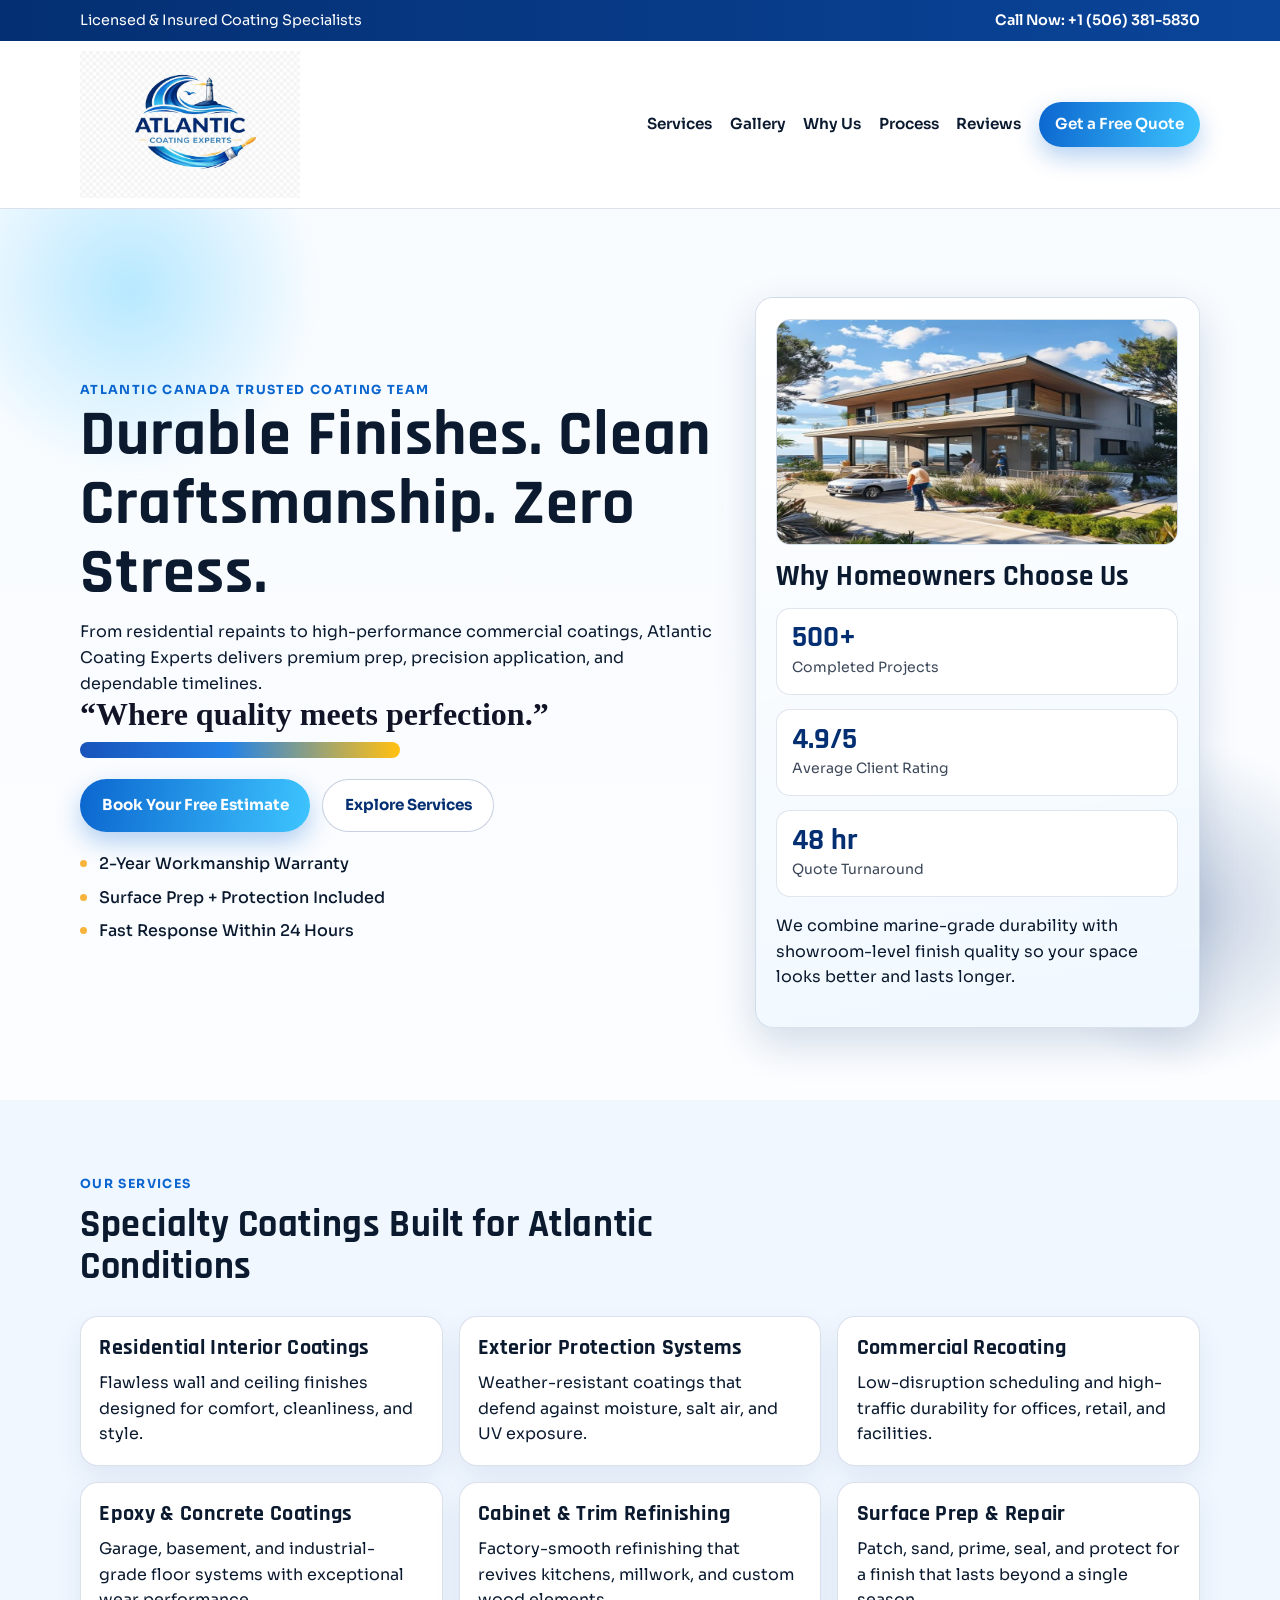
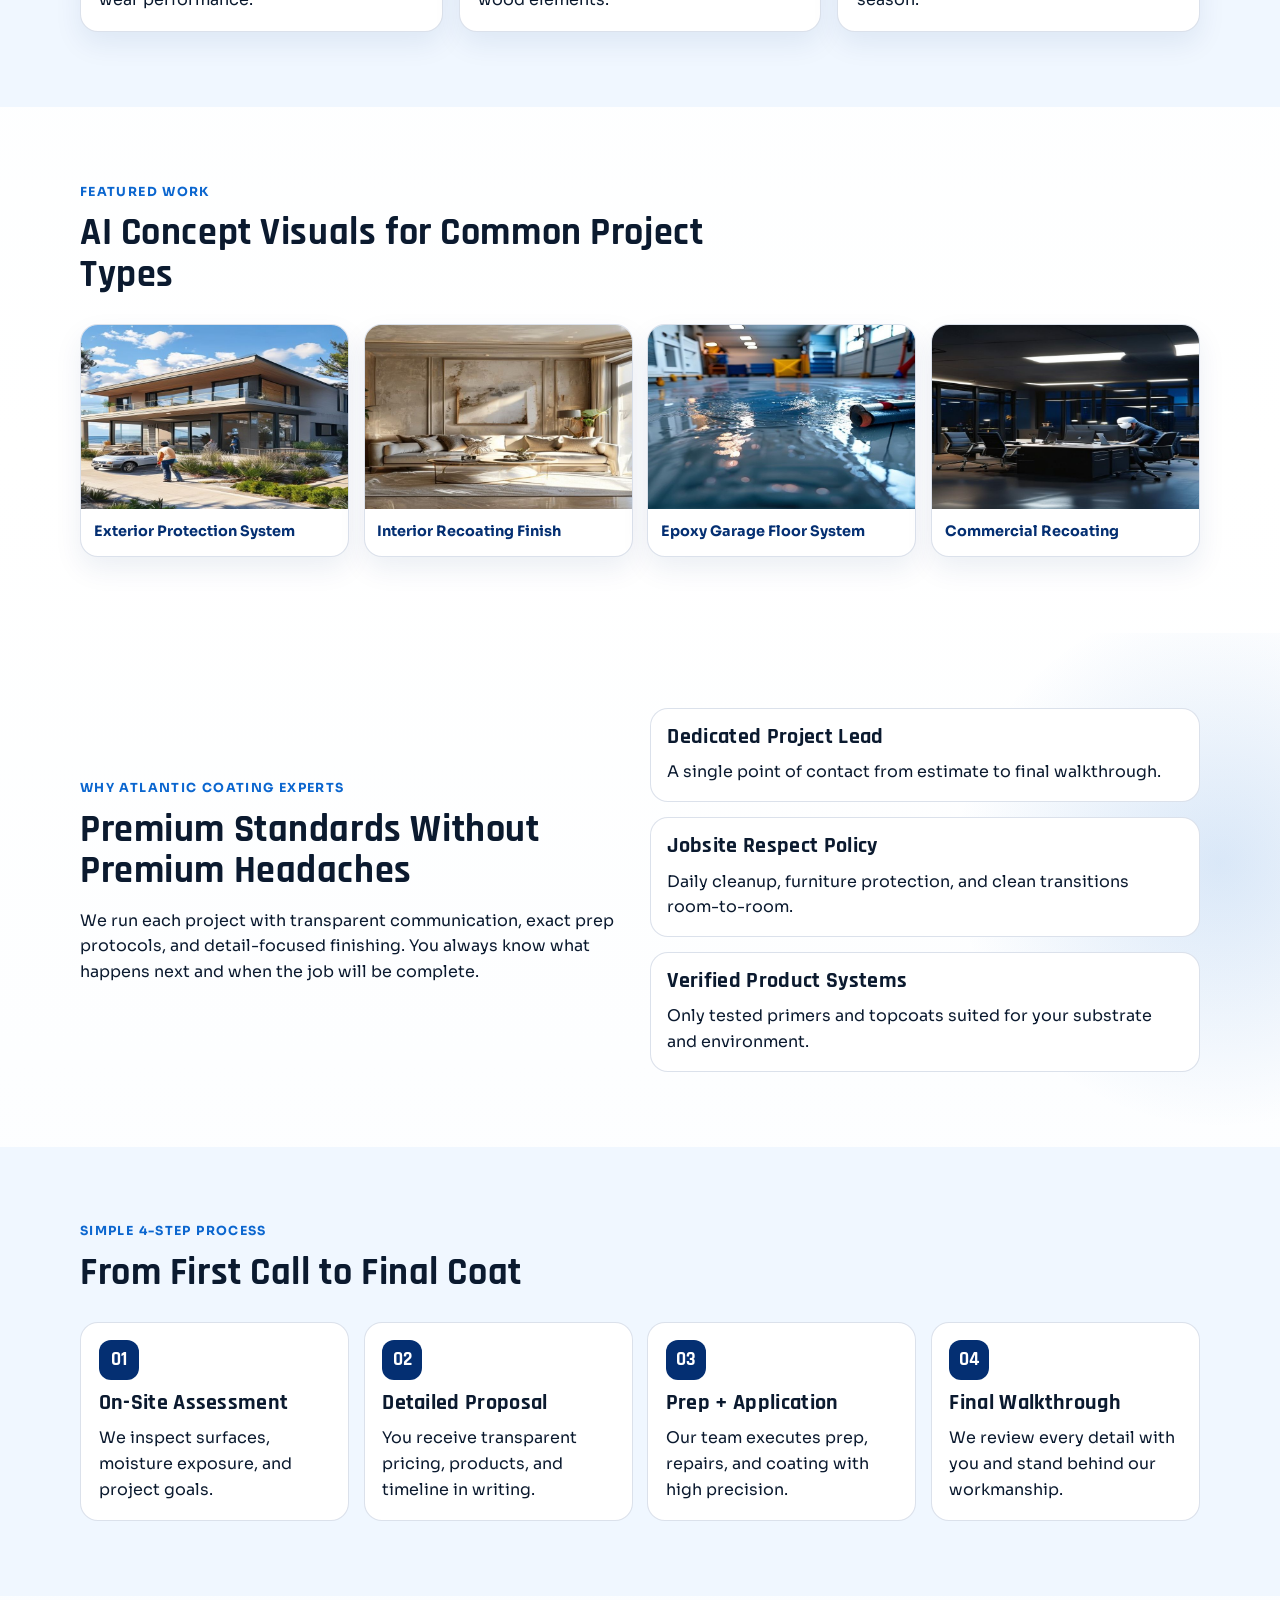
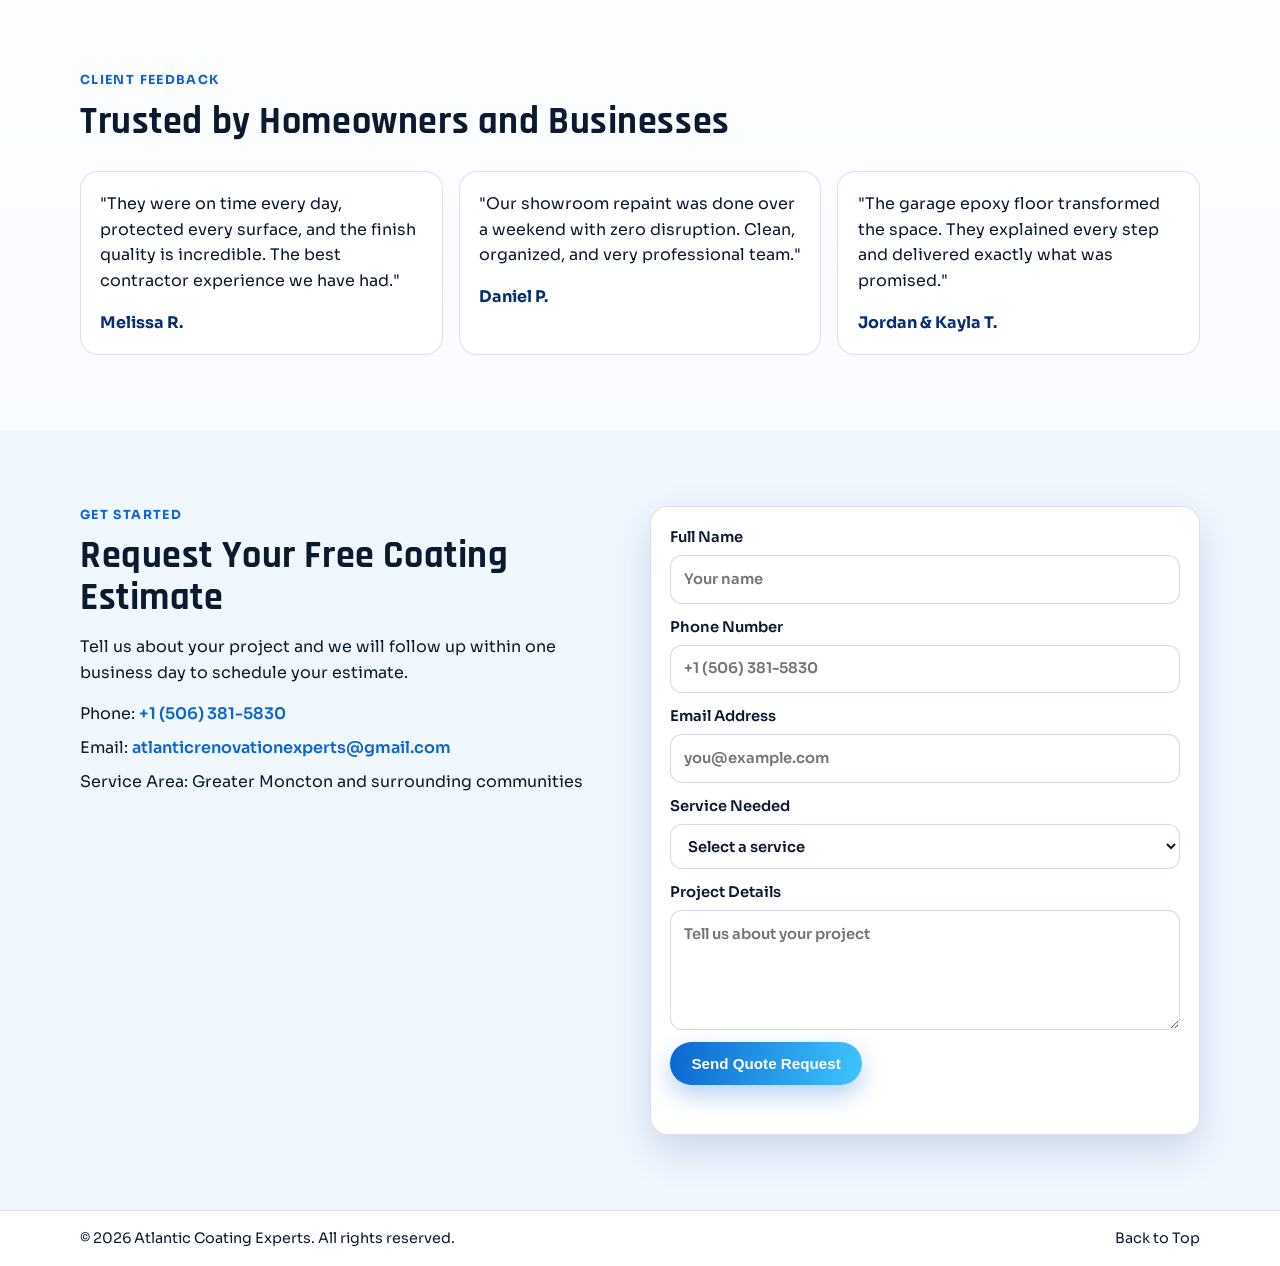
==== index.html @ 2fef9ee0 "Initial website launch with GitHub Pages domain config" ====
<!DOCTYPE html>
<html lang="en">
  <head>
    <meta charset="UTF-8" />
    <meta name="viewport" content="width=device-width, initial-scale=1.0" />
    <title>Atlantic Coating Experts | Premium Residential & Commercial Coatings</title>
    <meta
      name="description"
      content="Atlantic Coating Experts delivers high-performance interior, exterior, and specialty coating services with clean execution and long-lasting results."
    />
    <link rel="canonical" href="https://atlanticcoatingexperts.ca/" />
    <meta property="og:type" content="website" />
    <meta property="og:title" content="Atlantic Coating Experts" />
    <meta
      property="og:description"
      content="Premium residential and commercial coating services across Greater Moncton and surrounding communities."
    />
    <meta property="og:url" content="https://atlanticcoatingexperts.ca/" />
    <meta property="og:image" content="https://atlanticcoatingexperts.ca/assets/atlantic-coating-logo.jpg" />
    <meta name="twitter:card" content="summary_large_image" />
    <meta name="twitter:title" content="Atlantic Coating Experts" />
    <meta
      name="twitter:description"
      content="Durable finishes and premium coating services for homes and businesses."
    />
    <meta name="twitter:image" content="https://atlanticcoatingexperts.ca/assets/atlantic-coating-logo.jpg" />
    <link rel="preconnect" href="https://fonts.googleapis.com" />
    <link rel="preconnect" href="https://fonts.gstatic.com" crossorigin />
    <link
      href="https://fonts.googleapis.com/css2?family=Rajdhani:wght@500;600;700&family=Sora:wght@300;400;500;600;700&display=swap"
      rel="stylesheet"
    />
    <link rel="stylesheet" href="styles.css" />
  </head>
  <body>
    <div class="top-strip">
      <div class="container top-strip__content">
        <p>Licensed & Insured Coating Specialists</p>
        <a href="tel:+15063815830">Call Now: +1 (506) 381-5830</a>
      </div>
    </div>

    <header class="site-header">
      <div class="container nav-wrap">
        <a class="brand" href="#home" aria-label="Atlantic Coating Experts home">
          <img src="assets/atlantic-coating-logo.jpg" alt="Atlantic Coating Experts logo" />
        </a>

        <button class="menu-toggle" id="menuToggle" aria-expanded="false" aria-controls="mainNav">
          <span></span>
          <span></span>
          <span></span>
        </button>

        <nav id="mainNav" class="main-nav" aria-label="Primary">
          <a href="#services">Services</a>
          <a href="#gallery">Gallery</a>
          <a href="#why-us">Why Us</a>
          <a href="#process">Process</a>
          <a href="#reviews">Reviews</a>
          <a href="#contact" class="btn btn--small">Get a Free Quote</a>
        </nav>
      </div>
    </header>

    <main>
      <section id="home" class="hero">
        <div class="hero__bg-orb hero__bg-orb--one"></div>
        <div class="hero__bg-orb hero__bg-orb--two"></div>
        <div class="container hero__grid">
          <div class="hero__content reveal">
            <p class="eyebrow">Atlantic Canada Trusted Coating Team</p>
            <h1>Durable Finishes. Clean Craftsmanship. Zero Stress.</h1>
            <p>
              From residential repaints to high-performance commercial coatings, Atlantic Coating Experts
              delivers premium prep, precision application, and dependable timelines.
            </p>
            <p class="hero__brand-quote">“Where quality meets perfection.”</p>
            <div class="hero__actions">
              <a href="#contact" class="btn">Book Your Free Estimate</a>
              <a href="#services" class="btn btn--ghost">Explore Services</a>
            </div>
            <ul class="hero__highlights">
              <li>2-Year Workmanship Warranty</li>
              <li>Surface Prep + Protection Included</li>
              <li>Fast Response Within 24 Hours</li>
            </ul>
          </div>

          <aside class="hero-card reveal" aria-label="Quick business highlights">
            <img
              src="assets/ai-hero-exterior.jpg"
              alt="Exterior coating team working on a coastal home"
              class="hero-card__image"
            />
            <h2>Why Homeowners Choose Us</h2>
            <div class="hero-card__stats">
              <article>
                <strong>500+</strong>
                <span>Completed Projects</span>
              </article>
              <article>
                <strong>4.9/5</strong>
                <span>Average Client Rating</span>
              </article>
              <article>
                <strong>48 hr</strong>
                <span>Quote Turnaround</span>
              </article>
            </div>
            <p>
              We combine marine-grade durability with showroom-level finish quality so your space looks better and
              lasts longer.
            </p>
          </aside>
        </div>
      </section>

      <section id="services" class="section section--light">
        <div class="container">
          <header class="section-head reveal">
            <p class="eyebrow">Our Services</p>
            <h2>Specialty Coatings Built for Atlantic Conditions</h2>
          </header>

          <div class="service-grid">
            <article class="service-card reveal">
              <h3>Residential Interior Coatings</h3>
              <p>Flawless wall and ceiling finishes designed for comfort, cleanliness, and style.</p>
            </article>
            <article class="service-card reveal">
              <h3>Exterior Protection Systems</h3>
              <p>Weather-resistant coatings that defend against moisture, salt air, and UV exposure.</p>
            </article>
            <article class="service-card reveal">
              <h3>Commercial Recoating</h3>
              <p>Low-disruption scheduling and high-traffic durability for offices, retail, and facilities.</p>
            </article>
            <article class="service-card reveal">
              <h3>Epoxy & Concrete Coatings</h3>
              <p>Garage, basement, and industrial-grade floor systems with exceptional wear performance.</p>
            </article>
            <article class="service-card reveal">
              <h3>Cabinet & Trim Refinishing</h3>
              <p>Factory-smooth refinishing that revives kitchens, millwork, and custom wood elements.</p>
            </article>
            <article class="service-card reveal">
              <h3>Surface Prep & Repair</h3>
              <p>Patch, sand, prime, seal, and protect for a finish that lasts beyond a single season.</p>
            </article>
          </div>
        </div>
      </section>

      <section id="gallery" class="section">
        <div class="container">
          <header class="section-head reveal">
            <p class="eyebrow">Featured Work</p>
            <h2>AI Concept Visuals for Common Project Types</h2>
          </header>

          <div class="gallery-grid">
            <figure class="gallery-card reveal">
              <img src="assets/ai-hero-exterior.jpg" alt="Exterior coating project concept" loading="lazy" />
              <figcaption>Exterior Protection System</figcaption>
            </figure>
            <figure class="gallery-card reveal">
              <img src="assets/ai-interior-coating.jpg" alt="Interior coating project concept" loading="lazy" />
              <figcaption>Interior Recoating Finish</figcaption>
            </figure>
            <figure class="gallery-card reveal">
              <img src="assets/ai-epoxy-floor.jpg" alt="Epoxy floor coating concept" loading="lazy" />
              <figcaption>Epoxy Garage Floor System</figcaption>
            </figure>
            <figure class="gallery-card reveal">
              <img src="assets/ai-commercial-coating.jpg" alt="Commercial coating project concept" loading="lazy" />
              <figcaption>Commercial Recoating</figcaption>
            </figure>
          </div>
        </div>
      </section>

      <section id="why-us" class="section why-us">
        <div class="container why-us__grid">
          <div class="reveal">
            <p class="eyebrow">Why Atlantic Coating Experts</p>
            <h2>Premium Standards Without Premium Headaches</h2>
            <p>
              We run each project with transparent communication, exact prep protocols, and detail-focused finishing.
              You always know what happens next and when the job will be complete.
            </p>
          </div>
          <div class="benefit-list">
            <article class="benefit reveal">
              <h3>Dedicated Project Lead</h3>
              <p>A single point of contact from estimate to final walkthrough.</p>
            </article>
            <article class="benefit reveal">
              <h3>Jobsite Respect Policy</h3>
              <p>Daily cleanup, furniture protection, and clean transitions room-to-room.</p>
            </article>
            <article class="benefit reveal">
              <h3>Verified Product Systems</h3>
              <p>Only tested primers and topcoats suited for your substrate and environment.</p>
            </article>
          </div>
        </div>
      </section>

      <section id="process" class="section section--light">
        <div class="container">
          <header class="section-head reveal">
            <p class="eyebrow">Simple 4-Step Process</p>
            <h2>From First Call to Final Coat</h2>
          </header>

          <div class="timeline">
            <article class="timeline-item reveal">
              <span>01</span>
              <h3>On-Site Assessment</h3>
              <p>We inspect surfaces, moisture exposure, and project goals.</p>
            </article>
            <article class="timeline-item reveal">
              <span>02</span>
              <h3>Detailed Proposal</h3>
              <p>You receive transparent pricing, products, and timeline in writing.</p>
            </article>
            <article class="timeline-item reveal">
              <span>03</span>
              <h3>Prep + Application</h3>
              <p>Our team executes prep, repairs, and coating with high precision.</p>
            </article>
            <article class="timeline-item reveal">
              <span>04</span>
              <h3>Final Walkthrough</h3>
              <p>We review every detail with you and stand behind our workmanship.</p>
            </article>
          </div>
        </div>
      </section>

      <section id="reviews" class="section">
        <div class="container">
          <header class="section-head reveal">
            <p class="eyebrow">Client Feedback</p>
            <h2>Trusted by Homeowners and Businesses</h2>
          </header>

          <div class="review-grid">
            <article class="review reveal">
              <p>
                "They were on time every day, protected every surface, and the finish quality is incredible. The best
                contractor experience we have had."
              </p>
              <strong>Melissa R.</strong>
            </article>
            <article class="review reveal">
              <p>
                "Our showroom repaint was done over a weekend with zero disruption. Clean, organized, and very
                professional team."
              </p>
              <strong>Daniel P.</strong>
            </article>
            <article class="review reveal">
              <p>
                "The garage epoxy floor transformed the space. They explained every step and delivered exactly what was
                promised."
              </p>
              <strong>Jordan & Kayla T.</strong>
            </article>
          </div>
        </div>
      </section>

      <section id="contact" class="section section--light contact">
        <div class="container contact__grid">
          <div class="contact__copy reveal">
            <p class="eyebrow">Get Started</p>
            <h2>Request Your Free Coating Estimate</h2>
            <p>
              Tell us about your project and we will follow up within one business day to schedule your estimate.
            </p>
            <ul>
              <li>Phone: <a href="tel:+15063815830">+1 (506) 381-5830</a></li>
              <li>
                Email:
                <a href="mailto:atlanticrenovationexperts@gmail.com">atlanticrenovationexperts@gmail.com</a>
              </li>
              <li>Service Area: Greater Moncton and surrounding communities</li>
            </ul>
          </div>

          <form class="quote-form reveal" id="quoteForm">
            <label>
              Full Name
              <input type="text" name="name" placeholder="Your name" required />
            </label>
            <label>
              Phone Number
              <input type="tel" name="phone" placeholder="+1 (506) 381-5830" required />
            </label>
            <label>
              Email Address
              <input type="email" name="email" placeholder="you@example.com" required />
            </label>
            <label>
              Service Needed
              <select name="service" required>
                <option value="">Select a service</option>
                <option>Interior Coating</option>
                <option>Exterior Coating</option>
                <option>Commercial Project</option>
                <option>Epoxy Floor Coating</option>
                <option>Other</option>
              </select>
            </label>
            <label>
              Project Details
              <textarea name="details" rows="4" placeholder="Tell us about your project"></textarea>
            </label>
            <button type="submit" class="btn">Send Quote Request</button>
            <p class="form-note" id="formNote" aria-live="polite"></p>
          </form>
        </div>
      </section>
    </main>

    <footer class="site-footer">
      <div class="container footer__wrap">
        <p>© <span id="year"></span> Atlantic Coating Experts. All rights reserved.</p>
        <a href="#home">Back to Top</a>
      </div>
    </footer>

    <script src="script.js"></script>
  </body>
</html>
---- styles.css ----
:root {
  --brand-navy: #042f72;
  --brand-blue: #0b66cf;
  --brand-sky: #3ec5ff;
  --brand-ink: #0b1a2f;
  --brand-soft: #f0f7ff;
  --brand-gold: #f7b43d;
  --card: #ffffff;
  --border: rgba(4, 47, 114, 0.14);
  --shadow: 0 16px 40px rgba(4, 47, 114, 0.16);
  --radius: 18px;
}

* {
  box-sizing: border-box;
}

html {
  scroll-behavior: smooth;
}

body {
  margin: 0;
  font-family: "Sora", sans-serif;
  color: var(--brand-ink);
  background: linear-gradient(180deg, #f7fbff 0%, #ffffff 46%, #f7fbff 100%);
  line-height: 1.6;
}

a {
  color: inherit;
  text-decoration: none;
}

img {
  max-width: 100%;
  display: block;
}

.container {
  width: min(1120px, calc(100% - 2.5rem));
  margin-inline: auto;
}

.top-strip {
  background: linear-gradient(90deg, var(--brand-navy), #0a459a);
  color: #fff;
  font-size: 0.9rem;
}

.top-strip__content {
  display: flex;
  justify-content: space-between;
  gap: 1rem;
  padding: 0.55rem 0;
}

.top-strip__content p {
  margin: 0;
}

.top-strip a {
  font-weight: 600;
  color: #fff;
}

.site-header {
  position: sticky;
  top: 0;
  z-index: 50;
  background: rgba(255, 255, 255, 0.92);
  backdrop-filter: blur(8px);
  border-bottom: 1px solid var(--border);
}

.nav-wrap {
  display: flex;
  align-items: center;
  justify-content: space-between;
  gap: 1rem;
  padding: 0.65rem 0;
}

.brand {
  width: 220px;
}

.main-nav {
  display: flex;
  align-items: center;
  gap: 1.1rem;
}

.main-nav a {
  font-weight: 600;
  font-size: 0.95rem;
}

.main-nav a:hover {
  color: var(--brand-blue);
}

.menu-toggle {
  display: none;
  background: transparent;
  border: 0;
  width: 44px;
  height: 44px;
  padding: 0;
}

.menu-toggle span {
  display: block;
  width: 24px;
  height: 2px;
  margin: 5px auto;
  background: var(--brand-navy);
  transition: transform 0.25s ease, opacity 0.25s ease;
}

.btn {
  border: 0;
  border-radius: 999px;
  padding: 0.82rem 1.35rem;
  font-weight: 700;
  font-size: 0.95rem;
  color: #fff;
  background: linear-gradient(100deg, var(--brand-blue), var(--brand-sky));
  box-shadow: 0 10px 24px rgba(11, 102, 207, 0.3);
  display: inline-flex;
  align-items: center;
  justify-content: center;
  transition: transform 0.2s ease, box-shadow 0.2s ease;
  cursor: pointer;
}

.btn:hover {
  transform: translateY(-2px);
  box-shadow: 0 14px 30px rgba(11, 102, 207, 0.35);
}

.btn--small {
  padding: 0.64rem 1rem;
}

.btn--ghost {
  color: var(--brand-navy);
  background: #fff;
  border: 1px solid rgba(4, 47, 114, 0.22);
  box-shadow: none;
}

.hero {
  position: relative;
  overflow: hidden;
  padding: 5.5rem 0 4.5rem;
}

.hero__bg-orb {
  position: absolute;
  border-radius: 50%;
  pointer-events: none;
  filter: blur(6px);
}

.hero__bg-orb--one {
  width: 380px;
  height: 380px;
  background: radial-gradient(circle, rgba(62, 197, 255, 0.35) 0%, rgba(62, 197, 255, 0) 70%);
  top: -110px;
  left: -60px;
}

.hero__bg-orb--two {
  width: 340px;
  height: 340px;
  background: radial-gradient(circle, rgba(4, 47, 114, 0.22) 0%, rgba(4, 47, 114, 0) 68%);
  right: -80px;
  bottom: 20px;
}

.hero__grid {
  display: grid;
  grid-template-columns: 1.18fr 0.82fr;
  gap: 2.1rem;
  align-items: center;
}

.eyebrow {
  margin: 0 0 0.6rem;
  letter-spacing: 0.11em;
  text-transform: uppercase;
  font-size: 0.78rem;
  font-weight: 700;
  color: var(--brand-blue);
}

h1,
h2,
h3 {
  font-family: "Rajdhani", sans-serif;
  letter-spacing: 0.015em;
  line-height: 1.08;
  margin: 0 0 0.7rem;
}

h1 {
  font-size: clamp(2.2rem, 5.2vw, 4rem);
}

h2 {
  font-size: clamp(1.8rem, 3vw, 2.7rem);
}

h3 {
  font-size: 1.35rem;
}

.hero__content p {
  margin: 0;
  max-width: 58ch;
}

.hero__brand-quote {
  margin-top: 0.9rem;
  max-width: 38ch;
  font-family: Georgia, "Times New Roman", serif;
  font-size: clamp(1.45rem, 2.5vw, 2rem);
  font-weight: 700;
  line-height: 1.15;
  color: #111426;
  position: relative;
}

.hero__brand-quote::after {
  content: "";
  display: block;
  margin-top: 0.55rem;
  width: min(320px, 100%);
  height: 16px;
  border-radius: 999px;
  background: linear-gradient(90deg, #0a45ac 0%, #1877dd 46%, #ffbc0b 100%);
  opacity: 0.92;
  filter: saturate(1.08);
}

.hero__actions {
  margin-top: 1.35rem;
  display: flex;
  flex-wrap: wrap;
  gap: 0.75rem;
}

.hero__highlights {
  list-style: none;
  margin: 1.2rem 0 0;
  padding: 0;
  display: grid;
  gap: 0.5rem;
}

.hero__highlights li {
  position: relative;
  padding-left: 1.2rem;
  font-weight: 500;
}

.hero__highlights li::before {
  content: "";
  position: absolute;
  left: 0;
  top: 0.58rem;
  width: 7px;
  height: 7px;
  border-radius: 50%;
  background: var(--brand-gold);
}

.hero-card {
  background: linear-gradient(170deg, rgba(255, 255, 255, 0.95), rgba(240, 248, 255, 0.97));
  border: 1px solid var(--border);
  border-radius: var(--radius);
  box-shadow: var(--shadow);
  padding: 1.3rem;
}

.hero-card h2 {
  font-size: 1.8rem;
  margin-bottom: 1rem;
}

.hero-card__image {
  width: 100%;
  aspect-ratio: 16 / 9;
  object-fit: cover;
  border-radius: 14px;
  margin-bottom: 1rem;
  border: 1px solid rgba(4, 47, 114, 0.16);
}

.hero-card__stats {
  display: grid;
  gap: 0.9rem;
  margin-bottom: 1rem;
}

.hero-card__stats article {
  background: #fff;
  border-radius: 14px;
  padding: 0.9rem;
  border: 1px solid rgba(4, 47, 114, 0.12);
}

.hero-card__stats strong {
  display: block;
  font-family: "Rajdhani", sans-serif;
  font-size: 1.9rem;
  color: var(--brand-navy);
  line-height: 1;
}

.hero-card__stats span {
  font-size: 0.88rem;
  color: rgba(11, 26, 47, 0.8);
}

.section {
  padding: 4.7rem 0;
}

.section--light {
  background: var(--brand-soft);
}

.section-head {
  max-width: 720px;
  margin-bottom: 1.8rem;
}

.section-head p {
  margin-top: 0;
}

.service-grid {
  display: grid;
  grid-template-columns: repeat(3, minmax(0, 1fr));
  gap: 1rem;
}

.service-card {
  background: #fff;
  border-radius: var(--radius);
  padding: 1.15rem;
  border: 1px solid var(--border);
  box-shadow: 0 12px 28px rgba(4, 47, 114, 0.08);
  transition: transform 0.24s ease, box-shadow 0.24s ease;
}

.service-card:hover {
  transform: translateY(-3px);
  box-shadow: 0 16px 30px rgba(4, 47, 114, 0.14);
}

.service-card p {
  margin: 0;
}

.gallery-grid {
  display: grid;
  grid-template-columns: repeat(4, minmax(0, 1fr));
  gap: 0.9rem;
}

.gallery-card {
  margin: 0;
  border: 1px solid var(--border);
  border-radius: var(--radius);
  overflow: hidden;
  background: #fff;
  box-shadow: 0 12px 28px rgba(4, 47, 114, 0.08);
}

.gallery-card img {
  width: 100%;
  aspect-ratio: 16 / 11;
  object-fit: cover;
}

.gallery-card figcaption {
  padding: 0.7rem 0.8rem 0.85rem;
  font-size: 0.9rem;
  font-weight: 700;
  color: var(--brand-navy);
}

.why-us {
  position: relative;
  overflow: hidden;
}

.why-us::before {
  content: "";
  position: absolute;
  right: -220px;
  top: -50px;
  width: 560px;
  height: 560px;
  border-radius: 50%;
  background: radial-gradient(circle, rgba(11, 102, 207, 0.15) 0%, rgba(11, 102, 207, 0) 67%);
}

.why-us__grid {
  position: relative;
  display: grid;
  grid-template-columns: 1fr 1fr;
  gap: 1.3rem;
  align-items: center;
}

.benefit-list {
  display: grid;
  gap: 0.95rem;
}

.benefit {
  border: 1px solid var(--border);
  border-radius: var(--radius);
  background: #fff;
  padding: 1rem;
}

.benefit p {
  margin: 0;
}

.timeline {
  display: grid;
  grid-template-columns: repeat(4, minmax(0, 1fr));
  gap: 0.9rem;
}

.timeline-item {
  background: #fff;
  border: 1px solid var(--border);
  border-radius: var(--radius);
  padding: 1.1rem;
}

.timeline-item span {
  display: inline-flex;
  align-items: center;
  justify-content: center;
  width: 40px;
  height: 40px;
  border-radius: 12px;
  background: var(--brand-navy);
  color: #fff;
  font-family: "Rajdhani", sans-serif;
  font-size: 1.2rem;
  font-weight: 700;
  margin-bottom: 0.65rem;
}

.timeline-item p {
  margin: 0;
}

.review-grid {
  display: grid;
  grid-template-columns: repeat(3, minmax(0, 1fr));
  gap: 1rem;
}

.review {
  border: 1px solid var(--border);
  border-radius: var(--radius);
  padding: 1.2rem;
  background: #fff;
}

.review p {
  margin-top: 0;
}

.review strong {
  color: var(--brand-navy);
}

.contact__grid {
  display: grid;
  grid-template-columns: 1fr 1fr;
  gap: 1.2rem;
  align-items: start;
}

.contact__copy ul {
  list-style: none;
  padding: 0;
  margin: 1rem 0 0;
  display: grid;
  gap: 0.5rem;
}

.contact__copy a {
  color: var(--brand-blue);
  font-weight: 600;
}

.quote-form {
  border: 1px solid var(--border);
  border-radius: var(--radius);
  background: #fff;
  box-shadow: var(--shadow);
  padding: 1.2rem;
}

.quote-form label {
  display: grid;
  gap: 0.35rem;
  font-size: 0.92rem;
  font-weight: 600;
  margin-bottom: 0.75rem;
}

.quote-form input,
.quote-form select,
.quote-form textarea {
  border: 1px solid rgba(4, 47, 114, 0.18);
  border-radius: 12px;
  padding: 0.72rem 0.84rem;
  font: inherit;
  color: var(--brand-ink);
  background: #fff;
}

.quote-form textarea {
  resize: vertical;
}

.quote-form input:focus,
.quote-form select:focus,
.quote-form textarea:focus {
  outline: 2px solid rgba(62, 197, 255, 0.42);
  border-color: var(--brand-blue);
}

.form-note {
  min-height: 1.3rem;
  margin: 0.55rem 0 0;
  font-size: 0.9rem;
  font-weight: 600;
  color: var(--brand-blue);
}

.site-footer {
  border-top: 1px solid var(--border);
  background: #fff;
}

.footer__wrap {
  display: flex;
  justify-content: space-between;
  gap: 1rem;
  align-items: center;
  padding: 1rem 0;
  font-size: 0.9rem;
}

.footer__wrap p {
  margin: 0;
}

.reveal {
  opacity: 0;
  transform: translateY(14px);
  transition: opacity 0.6s ease, transform 0.6s ease;
}

.reveal.is-visible {
  opacity: 1;
  transform: translateY(0);
}

@media (max-width: 980px) {
  .hero__grid,
  .why-us__grid,
  .contact__grid {
    grid-template-columns: 1fr;
  }

  .service-grid {
    grid-template-columns: repeat(2, minmax(0, 1fr));
  }

  .timeline {
    grid-template-columns: repeat(2, minmax(0, 1fr));
  }

  .gallery-grid {
    grid-template-columns: repeat(2, minmax(0, 1fr));
  }

  .review-grid {
    grid-template-columns: 1fr;
  }

  .brand {
    width: 190px;
  }
}

@media (max-width: 760px) {
  .top-strip__content {
    flex-direction: column;
    align-items: flex-start;
    gap: 0.2rem;
  }

  .menu-toggle {
    display: block;
  }

  .main-nav {
    position: absolute;
    top: 100%;
    left: 0;
    right: 0;
    padding: 0.8rem 1.2rem 1rem;
    background: #fff;
    border-bottom: 1px solid var(--border);
    display: grid;
    gap: 0.55rem;
    transform-origin: top;
    transform: scaleY(0);
    opacity: 0;
    pointer-events: none;
    transition: transform 0.2s ease, opacity 0.2s ease;
  }

  .main-nav.is-open {
    transform: scaleY(1);
    opacity: 1;
    pointer-events: auto;
  }

  .service-grid,
  .gallery-grid,
  .timeline {
    grid-template-columns: 1fr;
  }

  .hero {
    padding-top: 4.3rem;
  }

  .section {
    padding: 3.9rem 0;
  }

  .container {
    width: min(1120px, calc(100% - 1.45rem));
  }
}
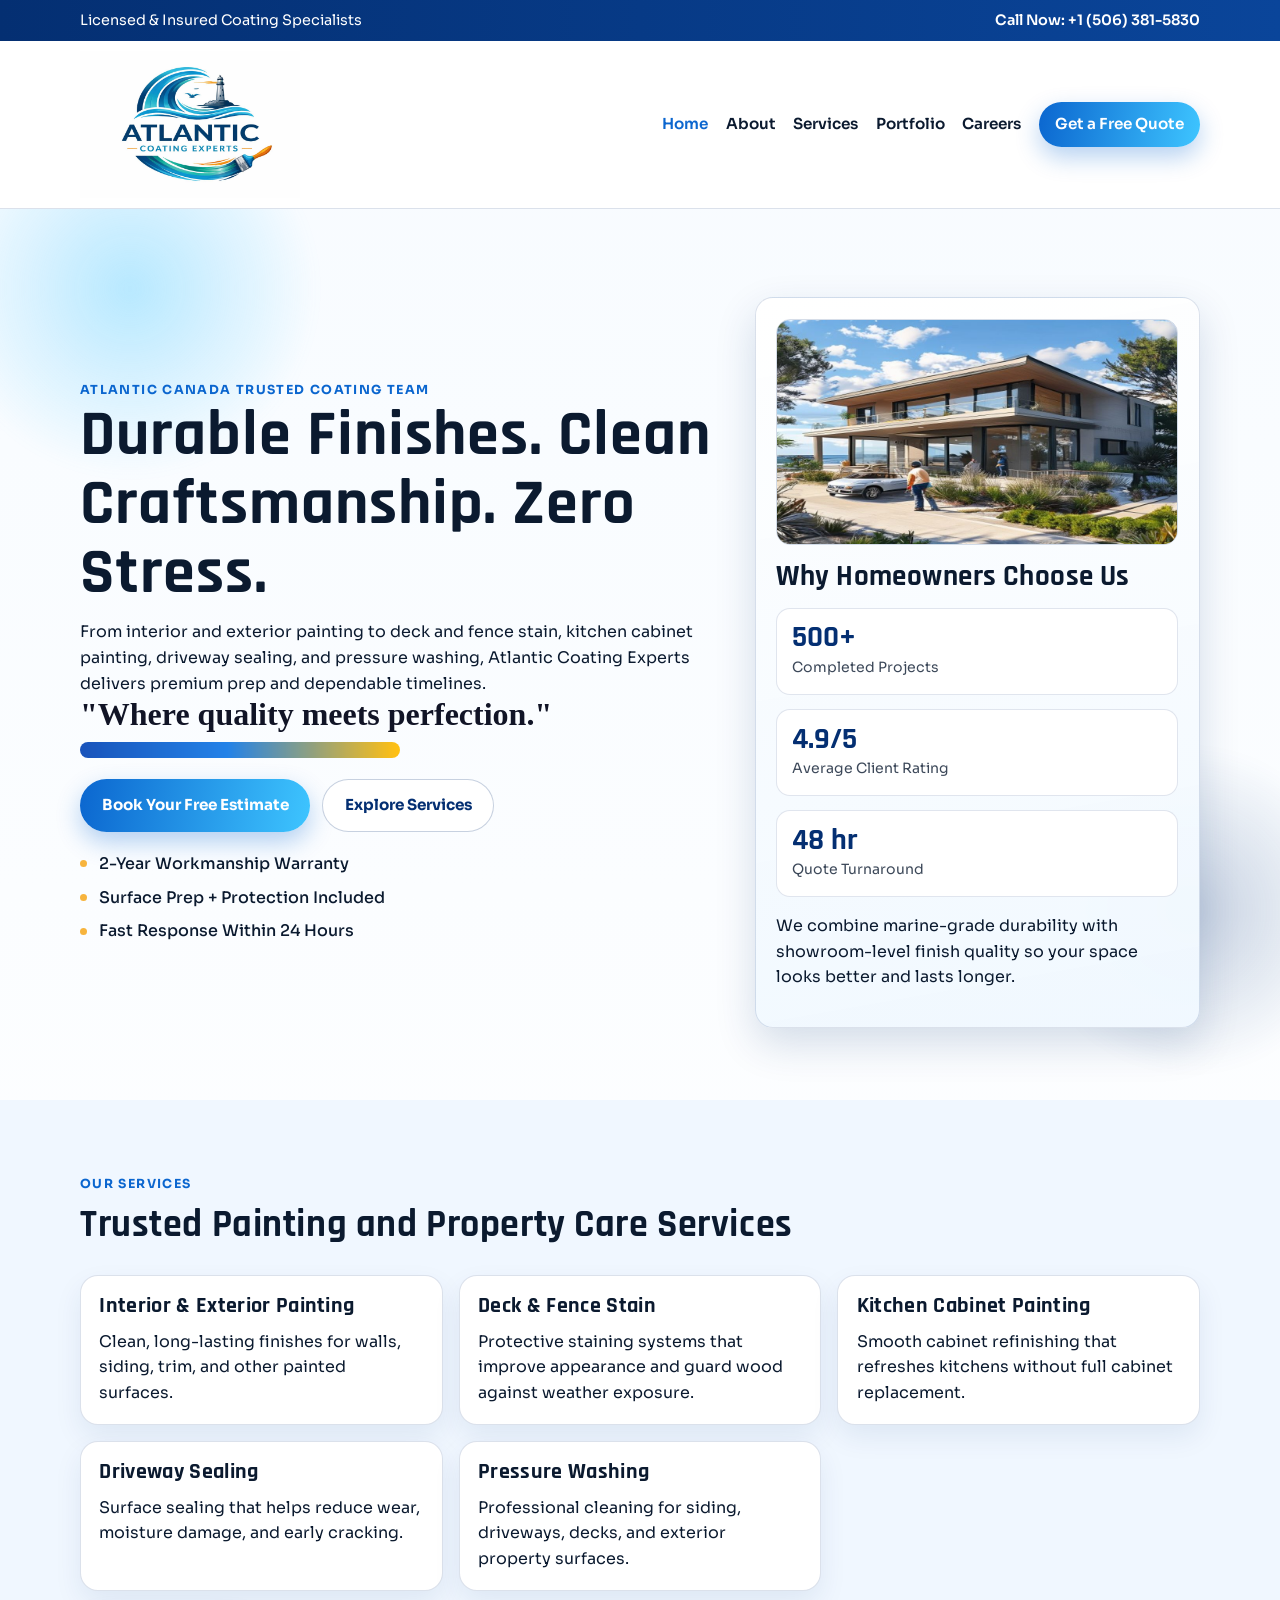
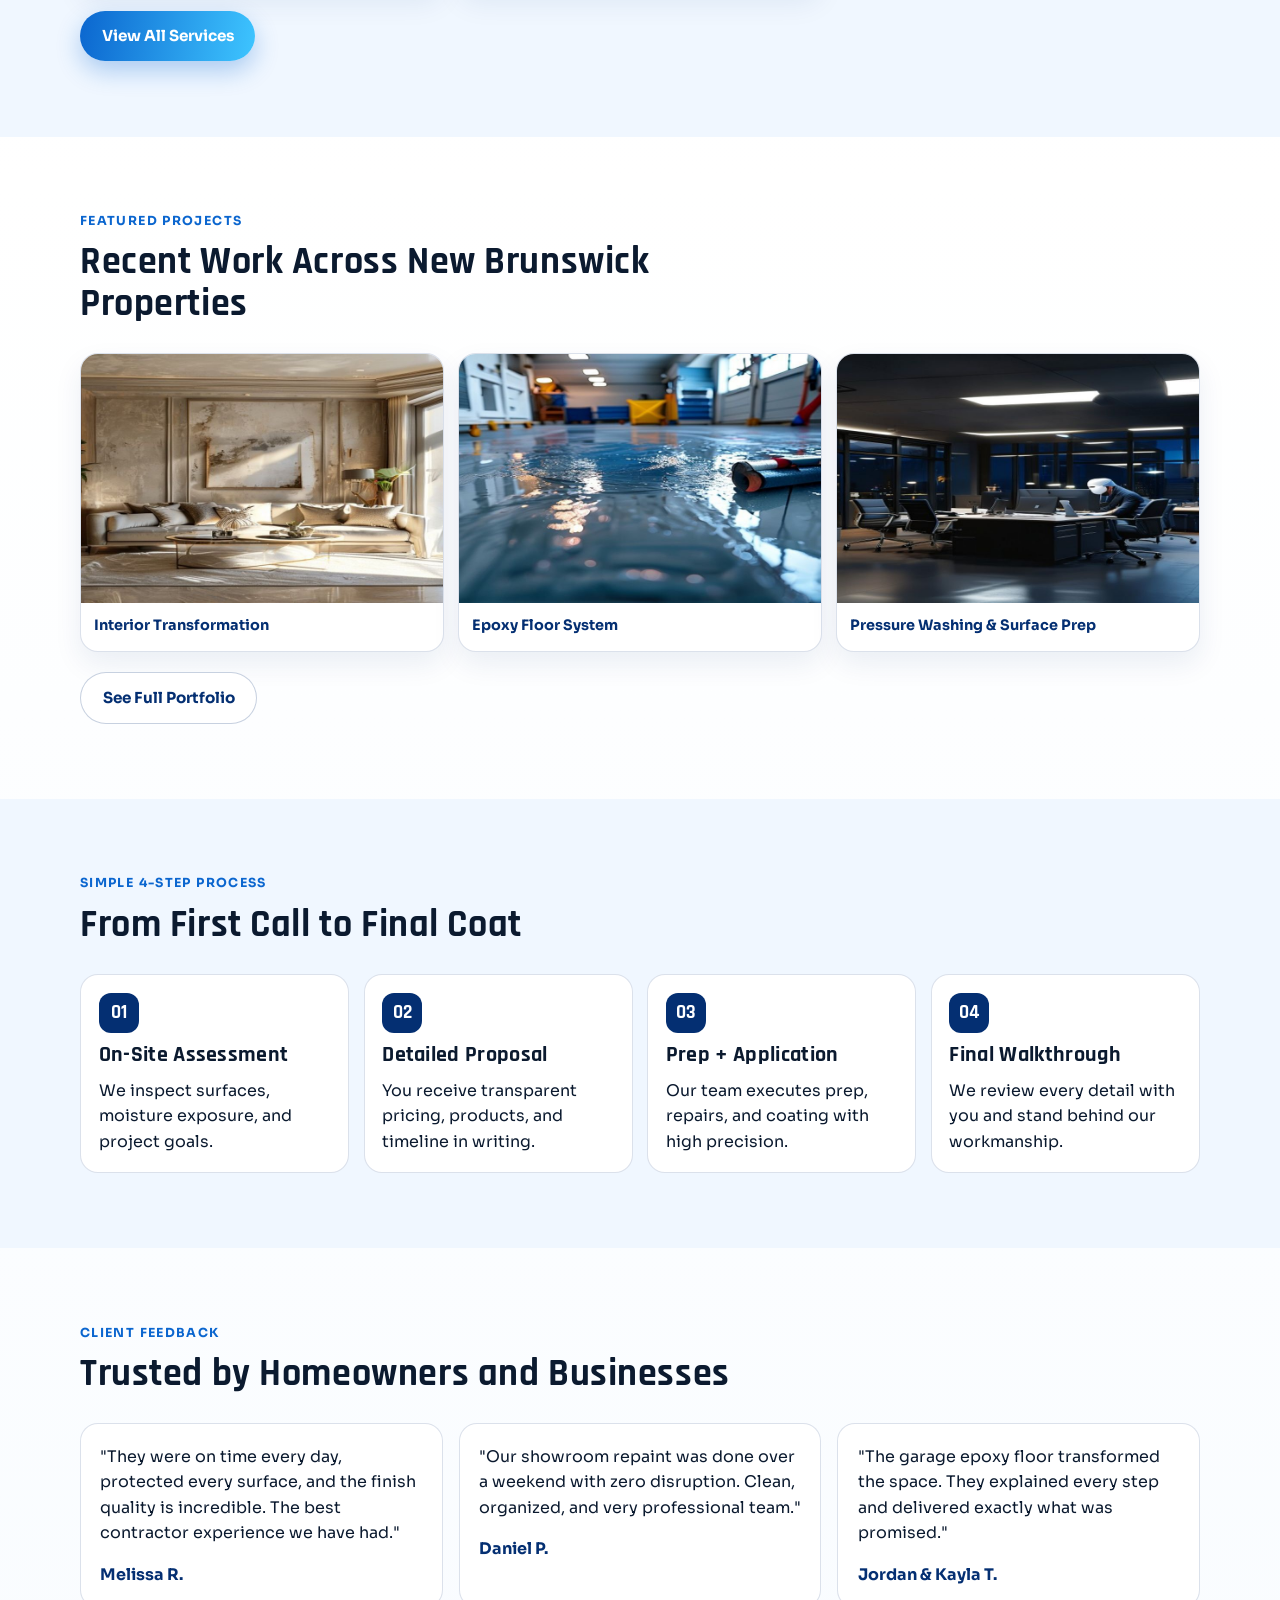
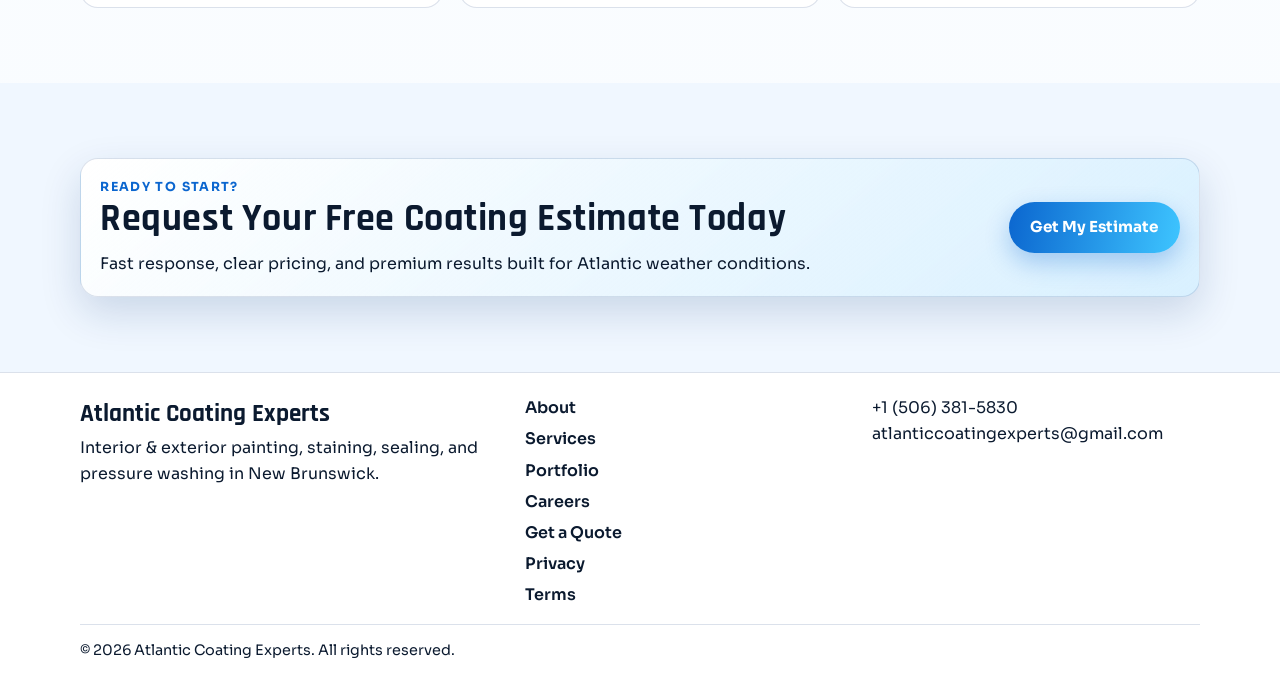
==== commit 67e2f91e: "Build multi-page site and refresh branding" ====
--- a/index.html
+++ b/index.html
@@ -3,27 +3,24 @@
   <head>
     <meta charset="UTF-8" />
     <meta name="viewport" content="width=device-width, initial-scale=1.0" />
-    <title>Atlantic Coating Experts | Premium Residential & Commercial Coatings</title>
+    <title>Atlantic Coating Experts | Premium Coating Contractors</title>
     <meta
       name="description"
-      content="Atlantic Coating Experts delivers high-performance interior, exterior, and specialty coating services with clean execution and long-lasting results."
+      content="Atlantic Coating Experts provides interior and exterior painting, deck and fence stain, kitchen cabinet painting, driveway sealing, and pressure washing in New Brunswick."
     />
     <link rel="canonical" href="https://atlanticcoatingexperts.ca/" />
     <meta property="og:type" content="website" />
     <meta property="og:title" content="Atlantic Coating Experts" />
     <meta
       property="og:description"
-      content="Premium residential and commercial coating services across Greater Moncton and surrounding communities."
+      content="Interior and exterior painting, deck and fence stain, kitchen cabinet painting, driveway sealing, and pressure washing."
     />
     <meta property="og:url" content="https://atlanticcoatingexperts.ca/" />
-    <meta property="og:image" content="https://atlanticcoatingexperts.ca/assets/atlantic-coating-logo.jpg" />
+    <meta property="og:image" content="https://atlanticcoatingexperts.ca/assets/atlantic-coating-logo.png" />
     <meta name="twitter:card" content="summary_large_image" />
     <meta name="twitter:title" content="Atlantic Coating Experts" />
-    <meta
-      name="twitter:description"
-      content="Durable finishes and premium coating services for homes and businesses."
-    />
-    <meta name="twitter:image" content="https://atlanticcoatingexperts.ca/assets/atlantic-coating-logo.jpg" />
+    <meta name="twitter:description" content="Where quality meets perfection." />
+    <meta name="twitter:image" content="https://atlanticcoatingexperts.ca/assets/atlantic-coating-logo.png" />
     <link rel="preconnect" href="https://fonts.googleapis.com" />
     <link rel="preconnect" href="https://fonts.gstatic.com" crossorigin />
     <link
@@ -32,7 +29,7 @@
     />
     <link rel="stylesheet" href="styles.css" />
   </head>
-  <body>
+  <body data-page="home">
     <div class="top-strip">
       <div class="container top-strip__content">
         <p>Licensed & Insured Coating Specialists</p>
@@ -42,29 +39,29 @@
 
     <header class="site-header">
       <div class="container nav-wrap">
-        <a class="brand" href="#home" aria-label="Atlantic Coating Experts home">
-          <img src="assets/atlantic-coating-logo.jpg" alt="Atlantic Coating Experts logo" />
+        <a class="brand" href="index.html" aria-label="Atlantic Coating Experts home">
+          <img src="assets/atlantic-coating-logo.png" alt="Atlantic Coating Experts logo" />
         </a>
 
-        <button class="menu-toggle" id="menuToggle" aria-expanded="false" aria-controls="mainNav">
+        <button class="menu-toggle" id="menuToggle" aria-expanded="false" aria-controls="mainNav" aria-label="Toggle menu">
           <span></span>
           <span></span>
           <span></span>
         </button>
 
         <nav id="mainNav" class="main-nav" aria-label="Primary">
-          <a href="#services">Services</a>
-          <a href="#gallery">Gallery</a>
-          <a href="#why-us">Why Us</a>
-          <a href="#process">Process</a>
-          <a href="#reviews">Reviews</a>
-          <a href="#contact" class="btn btn--small">Get a Free Quote</a>
+          <a href="index.html" data-nav="home">Home</a>
+          <a href="about.html" data-nav="about">About</a>
+          <a href="services.html" data-nav="services">Services</a>
+          <a href="portfolio.html" data-nav="portfolio">Portfolio</a>
+          <a href="careers.html" data-nav="careers">Careers</a>
+          <a href="quote.html" class="btn btn--small" data-nav="quote">Get a Free Quote</a>
         </nav>
       </div>
     </header>
 
     <main>
-      <section id="home" class="hero">
+      <section class="hero">
         <div class="hero__bg-orb hero__bg-orb--one"></div>
         <div class="hero__bg-orb hero__bg-orb--two"></div>
         <div class="container hero__grid">
@@ -72,13 +69,13 @@
             <p class="eyebrow">Atlantic Canada Trusted Coating Team</p>
             <h1>Durable Finishes. Clean Craftsmanship. Zero Stress.</h1>
             <p>
-              From residential repaints to high-performance commercial coatings, Atlantic Coating Experts
-              delivers premium prep, precision application, and dependable timelines.
+              From interior and exterior painting to deck and fence stain, kitchen cabinet painting, driveway sealing,
+              and pressure washing, Atlantic Coating Experts delivers premium prep and dependable timelines.
             </p>
-            <p class="hero__brand-quote">“Where quality meets perfection.”</p>
+            <p class="hero__brand-quote">"Where quality meets perfection."</p>
             <div class="hero__actions">
-              <a href="#contact" class="btn">Book Your Free Estimate</a>
-              <a href="#services" class="btn btn--ghost">Explore Services</a>
+              <a href="quote.html" class="btn">Book Your Free Estimate</a>
+              <a href="services.html" class="btn btn--ghost">Explore Services</a>
             </div>
             <ul class="hero__highlights">
               <li>2-Year Workmanship Warranty</li>
@@ -116,98 +113,67 @@
         </div>
       </section>
 
-      <section id="services" class="section section--light">
+      <section class="section section--light">
         <div class="container">
           <header class="section-head reveal">
             <p class="eyebrow">Our Services</p>
-            <h2>Specialty Coatings Built for Atlantic Conditions</h2>
-          </header>
-
+            <h2>Trusted Painting and Property Care Services</h2>
+          </header>
           <div class="service-grid">
             <article class="service-card reveal">
-              <h3>Residential Interior Coatings</h3>
-              <p>Flawless wall and ceiling finishes designed for comfort, cleanliness, and style.</p>
-            </article>
-            <article class="service-card reveal">
-              <h3>Exterior Protection Systems</h3>
-              <p>Weather-resistant coatings that defend against moisture, salt air, and UV exposure.</p>
-            </article>
-            <article class="service-card reveal">
-              <h3>Commercial Recoating</h3>
-              <p>Low-disruption scheduling and high-traffic durability for offices, retail, and facilities.</p>
-            </article>
-            <article class="service-card reveal">
-              <h3>Epoxy & Concrete Coatings</h3>
-              <p>Garage, basement, and industrial-grade floor systems with exceptional wear performance.</p>
-            </article>
-            <article class="service-card reveal">
-              <h3>Cabinet & Trim Refinishing</h3>
-              <p>Factory-smooth refinishing that revives kitchens, millwork, and custom wood elements.</p>
-            </article>
-            <article class="service-card reveal">
-              <h3>Surface Prep & Repair</h3>
-              <p>Patch, sand, prime, seal, and protect for a finish that lasts beyond a single season.</p>
-            </article>
-          </div>
-        </div>
-      </section>
-
-      <section id="gallery" class="section">
-        <div class="container">
-          <header class="section-head reveal">
-            <p class="eyebrow">Featured Work</p>
-            <h2>AI Concept Visuals for Common Project Types</h2>
-          </header>
-
-          <div class="gallery-grid">
+              <h3>Interior & Exterior Painting</h3>
+              <p>Clean, long-lasting finishes for walls, siding, trim, and other painted surfaces.</p>
+            </article>
+            <article class="service-card reveal">
+              <h3>Deck & Fence Stain</h3>
+              <p>Protective staining systems that improve appearance and guard wood against weather exposure.</p>
+            </article>
+            <article class="service-card reveal">
+              <h3>Kitchen Cabinet Painting</h3>
+              <p>Smooth cabinet refinishing that refreshes kitchens without full cabinet replacement.</p>
+            </article>
+            <article class="service-card reveal">
+              <h3>Driveway Sealing</h3>
+              <p>Surface sealing that helps reduce wear, moisture damage, and early cracking.</p>
+            </article>
+            <article class="service-card reveal">
+              <h3>Pressure Washing</h3>
+              <p>Professional cleaning for siding, driveways, decks, and exterior property surfaces.</p>
+            </article>
+          </div>
+          <div class="section-cta reveal">
+            <a href="services.html" class="btn">View All Services</a>
+          </div>
+        </div>
+      </section>
+
+      <section class="section">
+        <div class="container">
+          <header class="section-head reveal">
+            <p class="eyebrow">Featured Projects</p>
+            <h2>Recent Work Across New Brunswick Properties</h2>
+          </header>
+          <div class="gallery-grid gallery-grid--three">
             <figure class="gallery-card reveal">
-              <img src="assets/ai-hero-exterior.jpg" alt="Exterior coating project concept" loading="lazy" />
-              <figcaption>Exterior Protection System</figcaption>
+              <img src="assets/ai-interior-coating.jpg" alt="Interior coating project" loading="lazy" />
+              <figcaption>Interior Transformation</figcaption>
             </figure>
             <figure class="gallery-card reveal">
-              <img src="assets/ai-interior-coating.jpg" alt="Interior coating project concept" loading="lazy" />
-              <figcaption>Interior Recoating Finish</figcaption>
+              <img src="assets/ai-epoxy-floor.jpg" alt="Epoxy floor project" loading="lazy" />
+              <figcaption>Epoxy Floor System</figcaption>
             </figure>
             <figure class="gallery-card reveal">
-              <img src="assets/ai-epoxy-floor.jpg" alt="Epoxy floor coating concept" loading="lazy" />
-              <figcaption>Epoxy Garage Floor System</figcaption>
+              <img src="assets/ai-commercial-coating.jpg" alt="Exterior cleaning and prep project" loading="lazy" />
+              <figcaption>Pressure Washing & Surface Prep</figcaption>
             </figure>
-            <figure class="gallery-card reveal">
-              <img src="assets/ai-commercial-coating.jpg" alt="Commercial coating project concept" loading="lazy" />
-              <figcaption>Commercial Recoating</figcaption>
-            </figure>
-          </div>
-        </div>
-      </section>
-
-      <section id="why-us" class="section why-us">
-        <div class="container why-us__grid">
-          <div class="reveal">
-            <p class="eyebrow">Why Atlantic Coating Experts</p>
-            <h2>Premium Standards Without Premium Headaches</h2>
-            <p>
-              We run each project with transparent communication, exact prep protocols, and detail-focused finishing.
-              You always know what happens next and when the job will be complete.
-            </p>
-          </div>
-          <div class="benefit-list">
-            <article class="benefit reveal">
-              <h3>Dedicated Project Lead</h3>
-              <p>A single point of contact from estimate to final walkthrough.</p>
-            </article>
-            <article class="benefit reveal">
-              <h3>Jobsite Respect Policy</h3>
-              <p>Daily cleanup, furniture protection, and clean transitions room-to-room.</p>
-            </article>
-            <article class="benefit reveal">
-              <h3>Verified Product Systems</h3>
-              <p>Only tested primers and topcoats suited for your substrate and environment.</p>
-            </article>
-          </div>
-        </div>
-      </section>
-
-      <section id="process" class="section section--light">
+          </div>
+          <div class="section-cta reveal">
+            <a href="portfolio.html" class="btn btn--ghost">See Full Portfolio</a>
+          </div>
+        </div>
+      </section>
+
+      <section class="section section--light">
         <div class="container">
           <header class="section-head reveal">
             <p class="eyebrow">Simple 4-Step Process</p>
@@ -239,13 +205,12 @@
         </div>
       </section>
 
-      <section id="reviews" class="section">
+      <section class="section">
         <div class="container">
           <header class="section-head reveal">
             <p class="eyebrow">Client Feedback</p>
             <h2>Trusted by Homeowners and Businesses</h2>
           </header>
-
           <div class="review-grid">
             <article class="review reveal">
               <p>
@@ -272,63 +237,40 @@
         </div>
       </section>
 
-      <section id="contact" class="section section--light contact">
-        <div class="container contact__grid">
-          <div class="contact__copy reveal">
-            <p class="eyebrow">Get Started</p>
-            <h2>Request Your Free Coating Estimate</h2>
-            <p>
-              Tell us about your project and we will follow up within one business day to schedule your estimate.
-            </p>
-            <ul>
-              <li>Phone: <a href="tel:+15063815830">+1 (506) 381-5830</a></li>
-              <li>
-                Email:
-                <a href="mailto:atlanticrenovationexperts@gmail.com">atlanticrenovationexperts@gmail.com</a>
-              </li>
-              <li>Service Area: Greater Moncton and surrounding communities</li>
-            </ul>
-          </div>
-
-          <form class="quote-form reveal" id="quoteForm">
-            <label>
-              Full Name
-              <input type="text" name="name" placeholder="Your name" required />
-            </label>
-            <label>
-              Phone Number
-              <input type="tel" name="phone" placeholder="+1 (506) 381-5830" required />
-            </label>
-            <label>
-              Email Address
-              <input type="email" name="email" placeholder="you@example.com" required />
-            </label>
-            <label>
-              Service Needed
-              <select name="service" required>
-                <option value="">Select a service</option>
-                <option>Interior Coating</option>
-                <option>Exterior Coating</option>
-                <option>Commercial Project</option>
-                <option>Epoxy Floor Coating</option>
-                <option>Other</option>
-              </select>
-            </label>
-            <label>
-              Project Details
-              <textarea name="details" rows="4" placeholder="Tell us about your project"></textarea>
-            </label>
-            <button type="submit" class="btn">Send Quote Request</button>
-            <p class="form-note" id="formNote" aria-live="polite"></p>
-          </form>
+      <section class="section section--light">
+        <div class="container cta-band reveal">
+          <div>
+            <p class="eyebrow">Ready to Start?</p>
+            <h2>Request Your Free Coating Estimate Today</h2>
+            <p>Fast response, clear pricing, and premium results built for Atlantic weather conditions.</p>
+          </div>
+          <a href="quote.html" class="btn">Get My Estimate</a>
         </div>
       </section>
     </main>
 
     <footer class="site-footer">
-      <div class="container footer__wrap">
+      <div class="container footer-grid">
+        <div>
+          <p class="footer-brand">Atlantic Coating Experts</p>
+          <p>Interior & exterior painting, staining, sealing, and pressure washing in New Brunswick.</p>
+        </div>
+        <nav class="footer-links" aria-label="Footer links">
+          <a href="about.html">About</a>
+          <a href="services.html">Services</a>
+          <a href="portfolio.html">Portfolio</a>
+          <a href="careers.html">Careers</a>
+          <a href="quote.html">Get a Quote</a>
+          <a href="privacy.html">Privacy</a>
+          <a href="terms.html">Terms</a>
+        </nav>
+        <div>
+          <p><a href="tel:+15063815830">+1 (506) 381-5830</a></p>
+          <p><a href="mailto:atlanticcoatingexperts@gmail.com">atlanticcoatingexperts@gmail.com</a></p>
+        </div>
+      </div>
+      <div class="container footer-bottom">
         <p>© <span id="year"></span> Atlantic Coating Experts. All rights reserved.</p>
-        <a href="#home">Back to Top</a>
       </div>
     </footer>
 
--- a/styles.css
+++ b/styles.css
@@ -97,6 +97,10 @@
 }
 
 .main-nav a:hover {
+  color: var(--brand-blue);
+}
+
+.main-nav a.is-active {
   color: var(--brand-blue);
 }
 
@@ -186,6 +190,17 @@
   align-items: center;
 }
 
+.page-hero {
+  position: relative;
+  overflow: hidden;
+  padding: 4.8rem 0 3.6rem;
+  background: linear-gradient(135deg, rgba(4, 47, 114, 0.07), rgba(62, 197, 255, 0.12));
+}
+
+.page-hero p {
+  max-width: 70ch;
+}
+
 .eyebrow {
   margin: 0 0 0.6rem;
   letter-spacing: 0.11em;
@@ -341,10 +356,18 @@
   margin-top: 0;
 }
 
+.section-cta {
+  margin-top: 1.25rem;
+}
+
 .service-grid {
   display: grid;
   grid-template-columns: repeat(3, minmax(0, 1fr));
   gap: 1rem;
+}
+
+.service-grid--wide {
+  grid-template-columns: repeat(2, minmax(0, 1fr));
 }
 
 .service-card {
@@ -365,10 +388,23 @@
   margin: 0;
 }
 
+.bullet-list {
+  margin: 0.7rem 0 0;
+  padding-left: 1.1rem;
+}
+
+.bullet-list li {
+  margin-bottom: 0.25rem;
+}
+
 .gallery-grid {
   display: grid;
   grid-template-columns: repeat(4, minmax(0, 1fr));
   gap: 0.9rem;
+}
+
+.gallery-grid--three {
+  grid-template-columns: repeat(3, minmax(0, 1fr));
 }
 
 .gallery-card {
@@ -391,46 +427,6 @@
   font-size: 0.9rem;
   font-weight: 700;
   color: var(--brand-navy);
-}
-
-.why-us {
-  position: relative;
-  overflow: hidden;
-}
-
-.why-us::before {
-  content: "";
-  position: absolute;
-  right: -220px;
-  top: -50px;
-  width: 560px;
-  height: 560px;
-  border-radius: 50%;
-  background: radial-gradient(circle, rgba(11, 102, 207, 0.15) 0%, rgba(11, 102, 207, 0) 67%);
-}
-
-.why-us__grid {
-  position: relative;
-  display: grid;
-  grid-template-columns: 1fr 1fr;
-  gap: 1.3rem;
-  align-items: center;
-}
-
-.benefit-list {
-  display: grid;
-  gap: 0.95rem;
-}
-
-.benefit {
-  border: 1px solid var(--border);
-  border-radius: var(--radius);
-  background: #fff;
-  padding: 1rem;
-}
-
-.benefit p {
-  margin: 0;
 }
 
 .timeline {
@@ -486,23 +482,91 @@
   color: var(--brand-navy);
 }
 
-.contact__grid {
+.metric-grid {
+  display: grid;
+  grid-template-columns: repeat(3, minmax(0, 1fr));
+  gap: 1rem;
+}
+
+.metric-card {
+  border: 1px solid var(--border);
+  border-radius: var(--radius);
+  padding: 1.1rem;
+  background: #fff;
+  text-align: center;
+}
+
+.metric-card strong {
+  display: block;
+  font-size: 2rem;
+  font-family: "Rajdhani", sans-serif;
+  color: var(--brand-navy);
+  line-height: 1;
+}
+
+.metric-card span {
+  font-size: 0.9rem;
+}
+
+.split-section {
   display: grid;
   grid-template-columns: 1fr 1fr;
-  gap: 1.2rem;
+  gap: 1.25rem;
   align-items: start;
 }
 
-.contact__copy ul {
+.contact-list {
   list-style: none;
   padding: 0;
-  margin: 1rem 0 0;
-  display: grid;
-  gap: 0.5rem;
-}
-
-.contact__copy a {
+  margin: 0;
+  display: grid;
+  gap: 0.45rem;
+}
+
+.contact-list a {
   color: var(--brand-blue);
+  font-weight: 600;
+}
+
+.steps-box {
+  border: 1px solid var(--border);
+  border-radius: var(--radius);
+  background: #fff;
+  padding: 1rem;
+  margin-top: 1rem;
+}
+
+.steps-box h3 {
+  margin-bottom: 0.5rem;
+}
+
+.steps-box ol {
+  margin: 0;
+  padding-left: 1.1rem;
+}
+
+.steps-box li {
+  margin-bottom: 0.35rem;
+}
+
+.job-grid {
+  display: grid;
+  grid-template-columns: repeat(3, minmax(0, 1fr));
+  gap: 1rem;
+}
+
+.job-card {
+  border: 1px solid var(--border);
+  border-radius: var(--radius);
+  background: #fff;
+  padding: 1.15rem;
+}
+
+.job-meta {
+  margin-top: -0.1rem;
+  margin-bottom: 0.6rem;
+  color: rgba(11, 26, 47, 0.75);
+  font-size: 0.92rem;
   font-weight: 600;
 }
 
@@ -552,21 +616,76 @@
   color: var(--brand-blue);
 }
 
+.legal-copy {
+  max-width: 860px;
+}
+
+.legal-copy h2 {
+  font-size: 1.7rem;
+  margin-top: 1.4rem;
+}
+
+.cta-band {
+  border: 1px solid var(--border);
+  border-radius: var(--radius);
+  background: linear-gradient(140deg, #ffffff, rgba(62, 197, 255, 0.13));
+  box-shadow: var(--shadow);
+  padding: 1.2rem;
+  display: flex;
+  align-items: center;
+  justify-content: space-between;
+  gap: 1.25rem;
+}
+
+.cta-band p {
+  margin: 0;
+  max-width: 60ch;
+}
+
 .site-footer {
   border-top: 1px solid var(--border);
   background: #fff;
 }
 
-.footer__wrap {
-  display: flex;
-  justify-content: space-between;
-  gap: 1rem;
-  align-items: center;
-  padding: 1rem 0;
+.footer-grid {
+  display: grid;
+  grid-template-columns: 1.3fr 1fr 1fr;
+  gap: 1.2rem;
+  align-items: start;
+  padding: 1.4rem 0 1rem;
+}
+
+.footer-brand {
+  font-family: "Rajdhani", sans-serif;
+  font-size: 1.55rem;
+  font-weight: 700;
+  margin: 0 0 0.2rem;
+}
+
+.footer-grid p {
+  margin: 0;
+}
+
+.footer-links {
+  display: grid;
+  gap: 0.35rem;
+}
+
+.footer-links a {
+  font-weight: 600;
+}
+
+.footer-links a:hover {
+  color: var(--brand-blue);
+}
+
+.footer-bottom {
+  border-top: 1px solid var(--border);
+  padding: 0.85rem 0;
   font-size: 0.9rem;
 }
 
-.footer__wrap p {
+.footer-bottom p {
   margin: 0;
 }
 
@@ -581,14 +700,17 @@
   transform: translateY(0);
 }
 
-@media (max-width: 980px) {
+@media (max-width: 1080px) {
   .hero__grid,
-  .why-us__grid,
-  .contact__grid {
+  .split-section,
+  .cta-band {
     grid-template-columns: 1fr;
-  }
-
-  .service-grid {
+    display: grid;
+  }
+
+  .service-grid,
+  .job-grid,
+  .review-grid {
     grid-template-columns: repeat(2, minmax(0, 1fr));
   }
 
@@ -600,12 +722,12 @@
     grid-template-columns: repeat(2, minmax(0, 1fr));
   }
 
-  .review-grid {
-    grid-template-columns: 1fr;
-  }
-
-  .brand {
-    width: 190px;
+  .footer-grid {
+    grid-template-columns: 1fr 1fr;
+  }
+
+  .cta-band {
+    align-items: start;
   }
 }
 
@@ -643,21 +765,36 @@
     pointer-events: auto;
   }
 
-  .service-grid,
-  .gallery-grid,
-  .timeline {
-    grid-template-columns: 1fr;
-  }
-
   .hero {
     padding-top: 4.3rem;
   }
 
-  .section {
+  .section,
+  .page-hero {
     padding: 3.9rem 0;
   }
 
   .container {
     width: min(1120px, calc(100% - 1.45rem));
   }
-}
+
+  .service-grid,
+  .service-grid--wide,
+  .timeline,
+  .review-grid,
+  .gallery-grid,
+  .gallery-grid--three,
+  .metric-grid,
+  .job-grid,
+  .footer-grid {
+    grid-template-columns: 1fr;
+  }
+
+  .brand {
+    width: 180px;
+  }
+
+  .main-nav .btn {
+    width: fit-content;
+  }
+}
